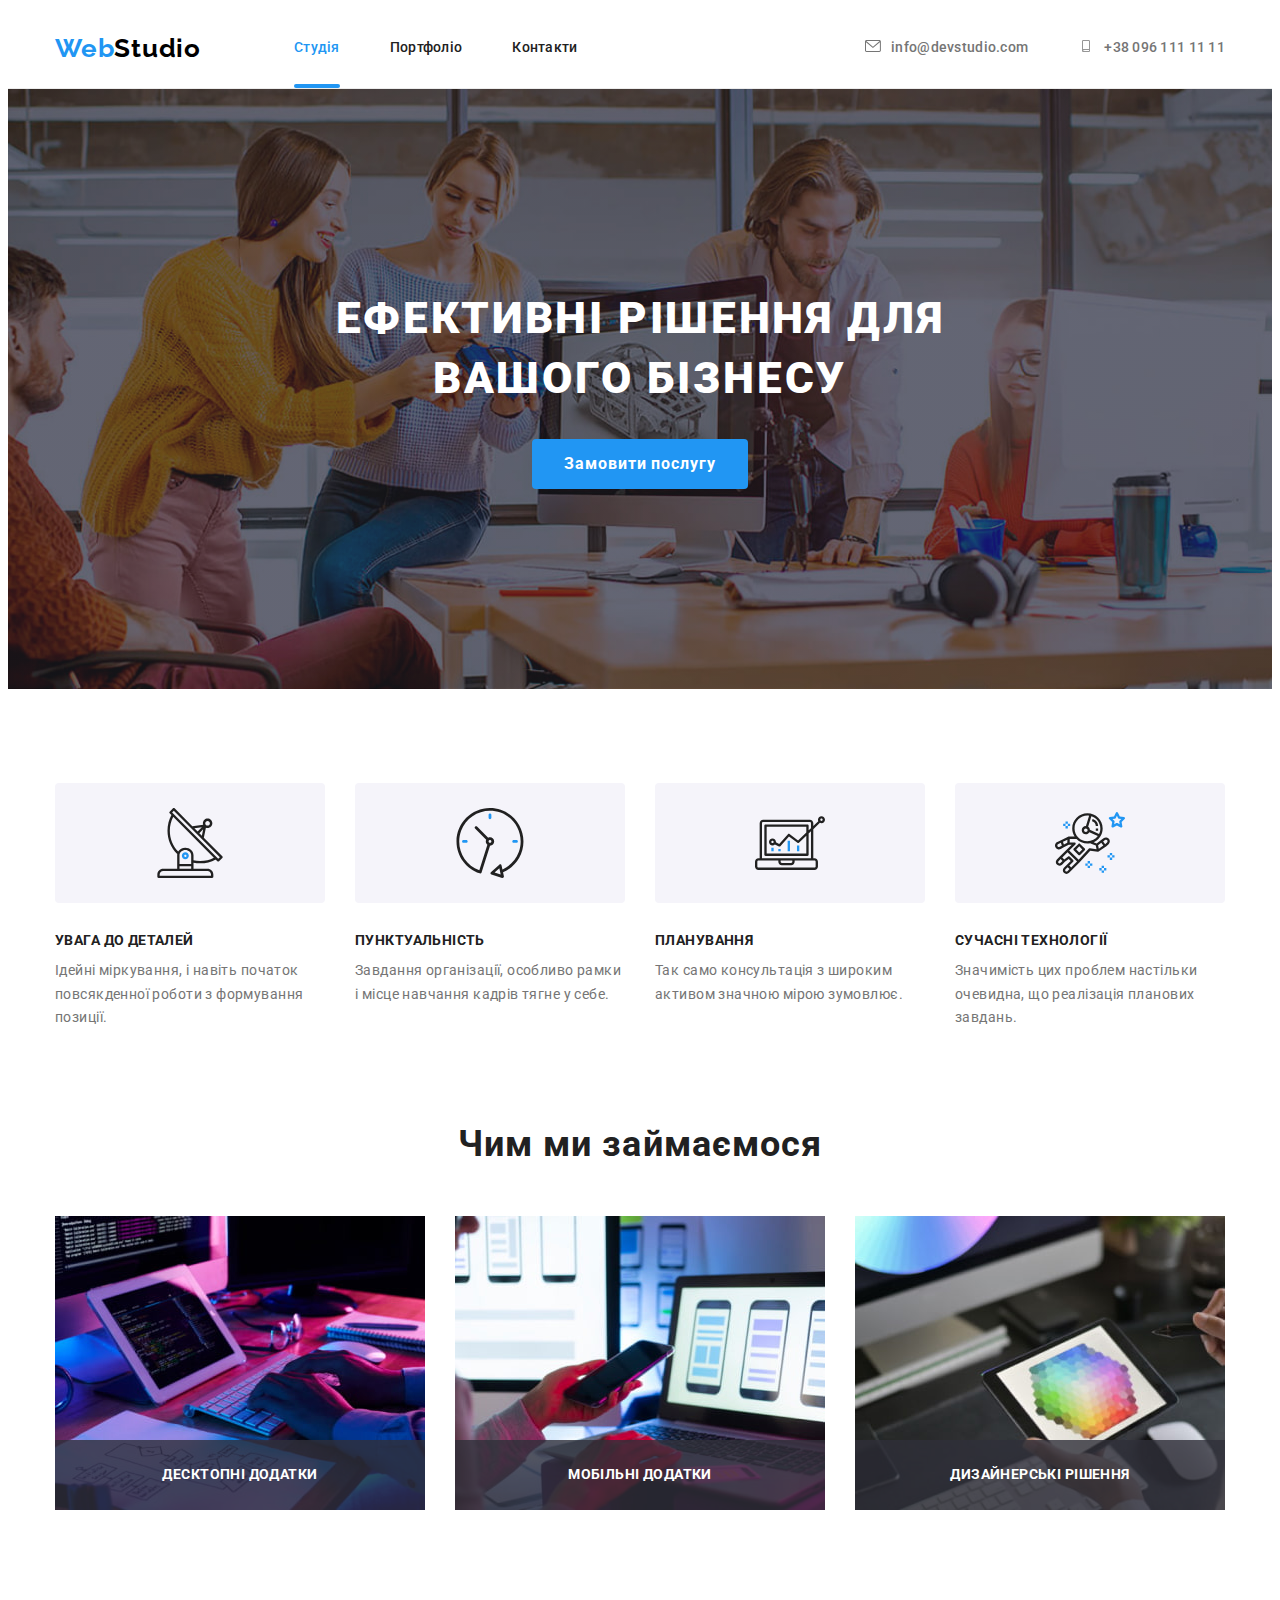
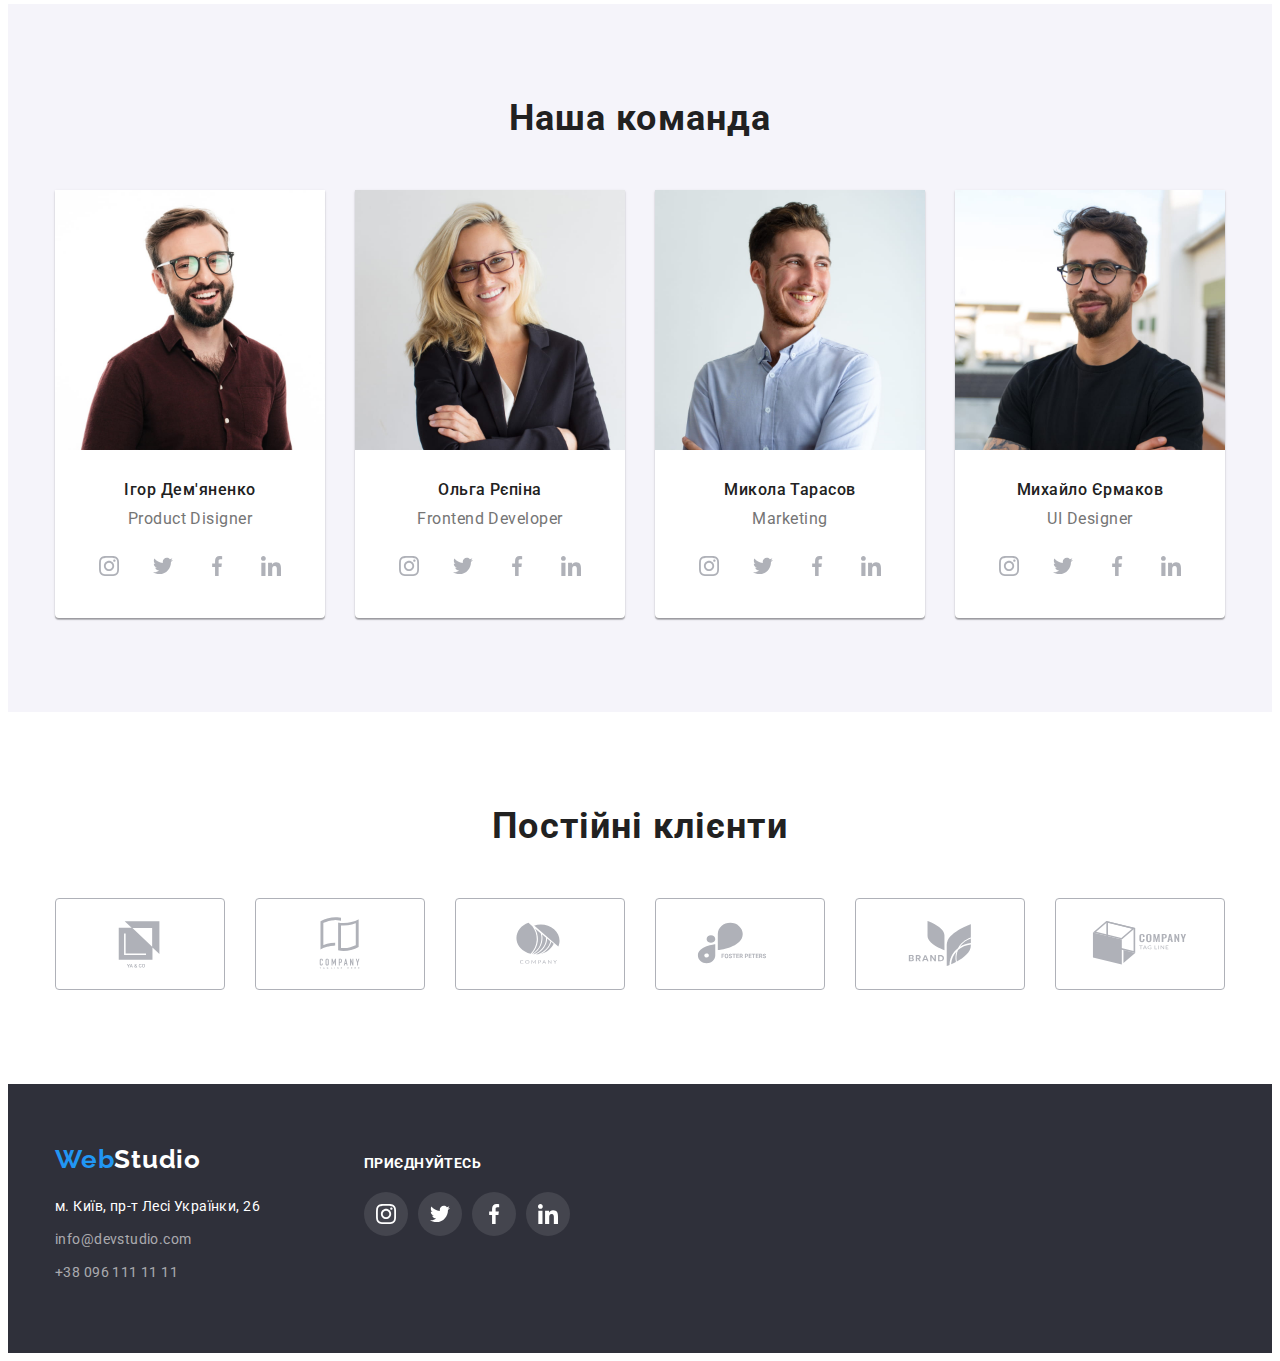
==== index.html @ 20b60025 "5=>6" ====
<!DOCTYPE html>
<html lang="uk">

<head>
    <meta charset="UTF-8" />
    <meta http-equiv="X-UA-Compatible" content="IE=edge" />
    <meta name="viewport" content="width=device-width, initial-scale=1.0" />
    <title>WebStudio</title>
    <link rel="preconnect" href="https://fonts.googleapis.com">
    <link rel="preconnect" href="https://fonts.gstatic.com" crossorigin>
    <link
        href="https://fonts.googleapis.com/css2?family=Raleway:wght@700&family=Roboto:wght@400;500;700;900&display=swap"
        rel="stylesheet">
    <link rel="stylesheet" href="https://cdnjs.cloudflare.com/ajax/libs/modern-normalize/1.1.0/modern-normalize.min.css"
        integrity="sha512-wpPYUAdjBVSE4KJnH1VR1HeZfpl1ub8YT/NKx4PuQ5NmX2tKuGu6U/JRp5y+Y8XG2tV+wKQpNHVUX03MfMFn9Q=="
        crossorigin="anonymous" referrerpolicy="no-referrer" />
    <link rel="stylesheet" href="./css/styles.css">
</head>

<body>
    <header class="header">
        <div class="head container">
            <nav class="navigation">
                <a href="./index.html" class="logo"><span class="logo-web">Web</span><span
                        class="logo-studio">Studio</span></a>
                <ul class="site-nav">
                    <li><a href="./index.html" class="link active">Студія</a></li>
                    <li><a href="./portfolio.html" class="link">Портфоліо</a></li>
                    <li><a href="/contacts" class="link">Контакти</a></li>
                </ul>
            </nav>
            <ul class="contacts">
                <li class="contacts-list"><a href="mailto:info@devstudio.com" class="head-contacts"><svg
                            class="head-icon" width="16" height="12">
                            <use href="./images/icons.svg#icon-mail"></use>
                        </svg>info@devstudio.com</a>
                </li>
                <li class="contacts-list"><a href="tel:+380961111111" class="head-contacts"><svg class="head-icon"
                            width="16" height="12">
                            <use href="./images/icons.svg#icon-smartphone"></use>
                        </svg>+38 096 111 11 11</a>
                </li>
            </ul>
        </div>
    </header>

    <main>

        <section class="hero">
            <div class="hero-box container">
                <h1 class="hero-title">Ефективні рішення для вашого бізнесу</h1>
                <button type="button" class="hero-button" data-modal-open>Замовити послугу</button>
            </div>


        </section>

        <!--Advantages-->
        <section class="advantages">
            <div class="container">
                <h2 class="visually-hidden">Наші переваги</h2>
                <ul class="adv-list">
                    <li class="adv-item">
                        <div class="adv-icons">
                            <svg width="70" height="70">
                                <use href="./images/icons.svg#icon-antenna"></use>
                            </svg>
                        </div>
                        <h3 class="adv-title">УВАГА ДО ДЕТАЛЕЙ</h3>
                        <p class="text-adv">
                            Ідейні міркування, і навіть початок повсякденної роботи з
                            формування позиції.
                        </p>
                    </li>
                    <li class="adv-item">
                        <div class="adv-icons">
                            <svg width="70" height="70">
                                <use href="./images/icons.svg#icon-clock"></use>
                            </svg>
                        </div>
                        <h3 class="adv-title">ПУНКТУАЛЬНІСТЬ</h3>
                        <p class="text-adv">
                            Завдання організації, особливо рамки і місце навчання кадрів тягне
                            у себе.
                        </p>
                    </li>
                    <li class="adv-item">
                        <div class="adv-icons">
                            <svg width="70" height="70">
                                <use href="./images/icons.svg#icon-diagram"></use>
                            </svg>
                        </div>
                        <h3 class="adv-title">ПЛАНУВАННЯ</h3>
                        <p class="text-adv">
                            Так само консультація з широким активом значною мірою зумовлює.
                        </p>
                    </li>
                    <li class="adv-item">
                        <div class="adv-icons">
                            <svg width="70" height="70">
                                <use href="./images/icons.svg#icon-astronaut"></use>
                            </svg>
                        </div>
                        <h3 class="adv-title">СУЧАСНІ ТЕХНОЛОГІЇ</h3>
                        <p class="text-adv">
                            Значимість цих проблем настільки очевидна, що реалізація планових
                            завдань.
                        </p>
                    </li>
                </ul>
            </div>
        </section>
        <section class="wwd section">
            <div class="container">
                <h2 class="title">Чим ми займаємося</h2>
                <ul class="wwd-list">
                    <li class="w-item">
                        <div class="thumb"><img src="images/desktop-apps.jpg" alt="desktop apps" width="370" />
                            <p class="label">Десктопні додатки</p>
                        </div>
                    </li>
                    <li class="w-item">
                        <div class="thumb"><img src="images/mobile-apps.jpg" alt="mobile apps" width="370" />
                            <p class="label">Мобільні додатки</p>
                        </div>
                    </li>
                    <li class="w-item">
                        <div class="thumb"><img src="images/design-solutions.jpg" alt="design solutions" width="370" />
                            <p class="label">Дизайнерські рішення</p>
                        </div>
                    </li>
                </ul>
            </div>
        </section>
        <!--Team-->
        <section class="team section">
            <div class="container">
                <h2 class="title">Наша команда</h2>
                <ul class="team-list">
                    <li class="team-item">
                        <img src="images/product-disigner.jpg" alt="Ігор Дем'яненко, Product Disigner" width="270" />
                        <div class="name-info">
                            <h3 class="name">Ігор Дем'яненко</h3>
                            <p class="position">Product Disigner</p>
                            <ul class="team-links">
                                <li>
                                    <a class="team-link" href="">
                                        <svg width="20" height="20">
                                            <use href="./images/icons.svg#icon-instagram"></use>
                                        </svg>
                                    </a>
                                </li>
                                <li>
                                    <a class="team-link" href="">
                                        <svg width="20" height="20">
                                            <use href="./images/icons.svg#icon-twitter"></use>
                                        </svg>
                                    </a>
                                </li>
                                <li>
                                    <a class="team-link" href="">
                                        <svg width="20" height="20">
                                            <use href="./images/icons.svg#icon-facebook"></use>
                                        </svg>
                                    </a>
                                </li>
                                <li>
                                    <a class="team-link" href="">
                                        <svg width="20" height="20">
                                            <use href="./images/icons.svg#icon-linkedin"></use>
                                        </svg>
                                    </a>
                                </li>
                            </ul>
                        </div>
                    </li>
                    <li class="team-item">
                        <img src="images/frontend-developer.jpg" alt="Ольга Рєпіна, Frontend Developer" width="270" />
                        <div class="name-info">
                            <h3 class="name">Ольга Рєпіна</h3>
                            <p class="position">Frontend Developer</p>
                            <ul class="team-links">
                                <li>
                                    <a class="team-link" href="">
                                        <svg width="20" height="20">
                                            <use href="./images/icons.svg#icon-instagram"></use>
                                        </svg>
                                    </a>
                                </li>
                                <li>
                                    <a class="team-link" href="">
                                        <svg width="20" height="20">
                                            <use href="./images/icons.svg#icon-twitter"></use>
                                        </svg>
                                    </a>
                                </li>
                                <li>
                                    <a class="team-link" href="">
                                        <svg width="20" height="20">
                                            <use href="./images/icons.svg#icon-facebook"></use>
                                        </svg>
                                    </a>
                                </li>
                                <li>
                                    <a class="team-link" href="">
                                        <svg width="20" height="20">
                                            <use href="./images/icons.svg#icon-linkedin"></use>
                                        </svg>
                                    </a>
                                </li>
                            </ul>
                        </div>
                    </li>
                    <li class="team-item">
                        <img src="images/marketing.jpg" alt="Микола Тарасов, Marketing" width="270" />
                        <div class="name-info">
                            <h3 class="name">Микола Тарасов</h3>
                            <p class="position">Marketing</p>
                            <ul class="team-links">
                                <li>
                                    <a class="team-link" href="">
                                        <svg width="20" height="20">
                                            <use href="./images/icons.svg#icon-instagram"></use>
                                        </svg>
                                    </a>
                                </li>
                                <li>
                                    <a class="team-link" href="">
                                        <svg width="20" height="20">
                                            <use href="./images/icons.svg#icon-twitter"></use>
                                        </svg>
                                    </a>
                                </li>
                                <li>
                                    <a class="team-link" href="">
                                        <svg width="20" height="20">
                                            <use href="./images/icons.svg#icon-facebook"></use>
                                        </svg>
                                    </a>
                                </li>
                                <li>
                                    <a class="team-link" href="">
                                        <svg width="20" height="20">
                                            <use href="./images/icons.svg#icon-linkedin"></use>
                                        </svg>
                                    </a>
                                </li>
                            </ul>
                        </div>
                    </li>
                    <li class="team-item">
                        <img src="images/ui.jpg" alt="Михайло Єрмаков, UI Designer" width="270" />
                        <div class="name-info">
                            <h3 class="name">Михайло Єрмаков</h3>
                            <p class="position">UI Designer</p>
                            <ul class="team-links">
                                <li>
                                    <a class="team-link" href="">
                                        <svg width="20" height="20">
                                            <use href="./images/icons.svg#icon-instagram"></use>
                                        </svg>
                                    </a>
                                </li>
                                <li>
                                    <a class="team-link" href="">
                                        <svg width="20" height="20">
                                            <use href="./images/icons.svg#icon-twitter"></use>
                                        </svg>
                                    </a>
                                </li>
                                <li>
                                    <a class="team-link" href="">
                                        <svg width="20" height="20">
                                            <use href="./images/icons.svg#icon-facebook"></use>
                                        </svg>
                                    </a>
                                </li>
                                <li>
                                    <a class="team-link" href="">
                                        <svg width="20" height="20">
                                            <use href="./images/icons.svg#icon-linkedin"></use>
                                        </svg>
                                    </a>
                                </li>
                            </ul>
                        </div>
                    </li>
                </ul>
            </div>
        </section>
        <section class="clients section">
            <div class="container">
                <h2 class="title">Постійні клієнти</h2>
                <ul class="clients-list">
                    <li class="clients-item"><a class="client-link" href=""> <svg width="106" height="60">
                                <use href="./images/icons.svg#icon-logo-1"></use>
                            </svg> </a></li>
                    <li class="clients-item"><a class="client-link" href=""> <svg width="106" height="60">
                                <use href="./images/icons.svg#icon-logo-2"></use>
                            </svg> </a></li>
                    <li class="clients-item"><a class="client-link" href=""> <svg width="106" height="60">
                                <use href="./images/icons.svg#icon-logo-3"></use>
                            </svg> </a></li>
                    <li class="clients-item"><a class="client-link" href=""> <svg width="106" height="60">
                                <use href="./images/icons.svg#icon-logo-4"></use>
                            </svg> </a></li>
                    <li class="clients-item"><a class="client-link" href=""> <svg width="106" height="60">
                                <use href="./images/icons.svg#icon-logo-5"></use>
                            </svg> </a></li>
                    <li class="clients-item"><a class="client-link" href=""> <svg width="106" height="60">
                                <use href="./images/icons.svg#icon-logo-6"></use>
                            </svg> </a></li>
                </ul>
            </div>
        </section>
    </main>
    <footer class="footer">
        <div class="main-container container">
            <div class="adress">
                <a href="./index.html" class="logo"><span class="logo-web">Web</span><span
                        class="logo-white">Studio</span></a>
                <address>
                    <ul>
                        <li class="adress-item"><a class="adress-text" href="https://goo.gl/maps/3PGpG9PpnSt5168C9"
                                target="_blank" rel="noopener noreferrer">м. Київ,
                                пр-т Лесі Українки, 26</a></li>
                        <li class="adress-item"><a class="contact"
                                href="mailto:info@devstudio.com">info@devstudio.com</a>
                        </li>
                        <li class="adress-item"><a class="contact" href="tel:+380961111111">+38 096 111 11 11</a></li>
                    </ul>
                </address>
            </div>
            <div class="footer-links">
                <h4 class="join">Приєднуйтесь</h4>
                <ul class="flinks-list">
                    <li>
                        <a class="footer-link" href="">
                            <svg width="20" height="20">
                                <use href="./images/icons.svg#icon-instagram"></use>
                            </svg>
                        </a>
                    </li>
                    <li>
                        <a class="footer-link" href="">
                            <svg width="20" height="20">
                                <use href="./images/icons.svg#icon-twitter"></use>
                            </svg>
                        </a>
                    </li>
                    <li>
                        <a class="footer-link" href="">
                            <svg width="20" height="20">
                                <use href="./images/icons.svg#icon-facebook"></use>
                            </svg>
                        </a>
                    </li>
                    <li>
                        <a class="footer-link" href="">
                            <svg width="20" height="20">
                                <use href="./images/icons.svg#icon-linkedin"></use>
                            </svg>
                        </a>
                    </li>
                </ul>
            </div>
        </div>
    </footer>
    <div class="backdrop is-hidden" data-modal>
        <div class="modal">
            <div>
                <button class="close-button" type=button data-modal-close>
                    <svg class="close-icon" width="18" height="18">
                        <use href="./images/icons.svg#icon-close"></use>
                    </svg>
                </button>
            </div>
        </div>
    </div>
    <script src="./js/modal.js"></script>
</body>

</html>
---- css/styles.css ----
/*GENERAL*/

:root {
    --nav-background-color: #FFFFFF;
    --main-background-color: #F5F5F5;
    --secondary-background-color: #2F303A;
    --third-background-color: #F5F4FA;
    --main-text-color: #212121;
    --secondary-text-color: #757575;
    --white-text-color: #FFFFFF;
    --accent-color: #2196F3;
    --contacts-color: rgba(255, 255, 255, 0.6);
    --main-svg-color: #AFB1B8;
    --main-trans-duration: 250ms;
    --cubic-bezier: cubic-bezier(0.4, 0, 0.2, 1);
}

body {
    color: var(--main-text-color);
    font-family: Roboto, sans-serif;
    width: auto;
}

h1, h2, h3, h4, h5, h6, p {
    margin: 0;
}

img {
    display: block;
    max-width: 100%;
    height: auto;
}

ul {
    list-style: none;
    padding: 0;
    margin: 0;
}

* {
    box-sizing: border-box;
}

* *,
*::before,
*::after {
    box-sizing: inherit;
} *

.container {
    width: 1200px;
    padding: 0 15px;
    margin: 0 auto;
}

.section {
    padding-top: 94px;
    padding-bottom: 94px;
}

.visually-hidden {
    position: absolute;
    white-space: nowrap;
    width: 1px;
    height: 1px;
    overflow: hidden;
    border: 0;
    padding: 0;
    clip: rect(0 0 0 0);
    clip-path: inset(50%);
    margin: -1px;
}

/*HEADER*/

.header {
    background-color: var(--nav-background-color);
    border-bottom: 1px solid #ececec;
}

.head {
    display: flex;
    text-align: center;
    align-items: center;
    margin: 0 auto;
    justify-content: space-between;

}


.logo {
    display: block;
    margin-right: 93px;
    font-family: Raleway;
    font-style: normal;
    font-weight: 700;
    font-size: 26px;
    line-height: 1.19;
    letter-spacing: 0.03em;
    text-decoration: none;
}

.logo-web {
    color: var(--accent-color);
}

.logo-studio {
    color: #000000;
}

.logo-white {
    color: var(--white-text-color);
}

.navigation {
    display: flex;
    align-items: center;
}

.site-nav {
    display: flex;

}

.site-nav li + li {
    margin-left: 50px;
}

/*.site-nav li:last-child {
    margin-right: 0;}*/


.site-nav .link {
    position: relative;
    display: block;
    padding-top: 32px;
    padding-bottom: 32px;

    color: var(--main-text-color);

    text-decoration: none;
    font-style: normal;
    font-weight: 500;
    font-size: 14px;
    line-height: 1.14;
    letter-spacing: 0.02em;

    transition-property: color;
    transition-duration: var(--main-trans-duration);
    transition-timing-function: var(--cubic-bezier);
}

.site-nav .link:hover, .site-nav .link:focus {
    color: var(--accent-color);
}

.link.active {
    color: var(--accent-color)
}

.active::after {
    content: "";
    position: absolute;
    width: 100%;
    height: 4px;
    bottom: 0;
    right: 0;
    background-color: var(--accent-color);
    border-radius: 2px;
}


.contacts {
    display: flex;
}

.contacts .contacts-list + .contacts-list {
    margin-left: 50px;
}

.head-contacts {
    position: relative;
    display: block;

    color: var(--secondary-text-color);
    text-decoration: none;
    font-style: normal;
    font-weight: 500;
    font-size: 14px;
    line-height: 1.14;
    letter-spacing: 0.02em;

    transition-property: color;
    transition-duration: var(--main-trans-duration);
    transition-timing-function: var(--cubic-bezier);
}

.head-contacts:hover, .head-contacts:focus {
    color: var(--accent-color);
}

.head-contacts .head-icon {
    fill: currentColor;
    margin-right: 10px;
}

/*HERO*/

.hero {
    background-color: var(--secondary-background-color);
    padding: 200px 0px 200px 0px;
    background-image: 
   linear-gradient(
    rgba(47, 48, 58, 0.4),
    rgba(47, 48, 58, 0.4)
    ), 
    url("../images/background-img.jpg");
    background-position: center;
    background-repeat: no-repeat;
}

.hero-title {
    margin-bottom: 30px;
    margin-left: auto;
    margin-right: auto;
    max-width: 696px;

    color: var(--white-text-color);

    font-style: normal;
    font-weight: 900;
    font-size: 44px;
    line-height: 1.36;
    text-align: center;
    letter-spacing: 0.06em;
    text-transform: uppercase;
}

.hero-button {
    font-family: inherit;
}

.hero-button {
    display: block;

    margin-left: auto;
    margin-right: auto;
    border-radius: 4px;
    border: none;
    width: 216px;
    height: 50px;

    color: var(--white-text-color);
    background-color: var(--accent-color);
    cursor: pointer;

    font-style: normal;
    font-weight: 700;
    font-size: 16px;
    line-height: 1.88;
    align-items: center;
    text-align: center;
    letter-spacing: 0.06em;

    transition-property: box-shadow;
    transition-duration: var(--main-trans-duration);
    transition-timing-function: var(--cubic-bezier);
}

.hero-button:hover {
    box-shadow: 0px 4px 4px rgba(0, 0, 0, 0.15);
}

/*SECTION ADV*/

.advantages {
    padding-top: 94px;
}

.adv-list {
    display: flex;
}

.adv-icons {
    display: flex;
    width: 270px;
    height: 120px;
    justify-content: center;
    align-items: center;
    background-color: var(--third-background-color);
    margin-bottom: 30px;
    border-radius: 4px;
}

.adv-item {
    margin-right: 30px;
}

.adv-item:last-child {
    margin-right: 0;
}


/*.adv-item {
    list-style: none;
}*/

.adv-title {
    margin-bottom: 10px;

    font-style: normal;
    font-weight: 700;
    font-size: 14px;
    line-height: 1.14;
    letter-spacing: 0.03em;
}

.text-adv {
    color: var(--secondary-text-color);
    font-size: 14px;
    line-height: 1.71;
    letter-spacing: 0.03em;
}

/*WWD*/

.wwd-list {
    display: flex;
    justify-content: center;
}

.title {
    margin-bottom: 50px;

    font-style: normal;
    font-weight: 700;
    font-size: 36px;
    line-height: 1.16;
    text-align: center;
    letter-spacing: 0.03em;
}

.thumb {
    position: relative;
    overflow: hidden;
}


.thumb > .label {
    position: absolute;
    bottom: 0;
    width: 100%;
    padding-bottom: 27px;
    padding-top: 27px;
    background: rgba(47, 48, 58, 0.8);
    font-weight: 700;
    font-size: 14px;
    line-height: 1.14;
    text-align: center;
    letter-spacing: 0.03em;
    text-transform: uppercase;
    color: var(--white-text-color);
}

.w-item {
    margin-right: 30px;
}

.w-item:last-child {
    margin-right: 0;
}

/*TEAM*/

.team {
    background-color: var(--third-background-color);
}

.team-list {
    display: flex;
}

.team-item {
    margin-right: 30px;
    box-shadow: 0px 1px 3px rgba(0, 0, 0, 0.12), 0px 1px 1px rgba(0, 0, 0, 0.14), 0px 2px 1px rgba(0, 0, 0, 0.2);
    border-radius: 0px 0px 4px 4px;
    background-color: var(--nav-background-color);
}

.team-item:last-child {
    margin-right: 0;
}

.name {
    margin-bottom: 10px;
    font-style: normal;
    font-weight: 500;
    font-size: 16px;
    line-height: 1.19;
    text-align: center;
    letter-spacing: 0.03em;
}

.position {
    color: var(--secondary-text-color);
    font-size: 16px;
    line-height: 1.19;
    text-align: center;
    letter-spacing: 0.03em;
}

.name-info {
    padding-top: 30px;
}

.team-links {
    display: flex;
    gap: 10px;
    align-items: center;
    justify-content: center;
    margin: 16px 0px 30px 0px;
}

.team-link {
    display: flex;
    width: 44px;
    height: 44px;
    border-radius: 50%;
    align-items: center;
    justify-content: center;
    fill: var(--main-svg-color);

    transition-property: fill, background-color;
    transition-duration: var(--main-trans-duration);
    transition-timing-function: var(--cubic-bezier);
}

.team-link:hover, .team-link:focus {
    fill: var(--white-text-color);
    background-color: var(--accent-color);
}

/*CLIENTS*/

.clients-list {
    display: flex;
    gap: 30px;
    justify-content: center;
    margin-left: auto;
    margin-right: auto;

}

.clients-item {
}

.client-link {
    display: flex;
    align-items: center;
    justify-content: center;
    width: 170px;
    height: 92px;
    fill: var(--main-svg-color);
    border: 1px solid var(--main-svg-color);
    border-radius: 4px;

    transition-property: fill, border-color;
    transition-duration: var(--main-trans-duration);
    transition-timing-function: var(--cubic-bezier);
}

.client-link:hover, .client-link:focus {
    fill: var(--accent-color);
    border-color: var(--accent-color);
}

/*FOOTER*/

.footer {
    padding-top: 60px;
    padding-bottom: 60px;
    margin-left: auto;
    margin-right: auto;
    text-decoration: none;
    background-color: var(--secondary-background-color);
}

.main-container {
    display: flex;
    align-items: baseline;
}

.adress-item {
    margin-bottom: 9px;
}

.adress-item:first-child {
    margin-top: 20px;
}

.adress-text {
    text-decoration: none;
    color: var(--white-text-color);

    font-size: 14px;
    line-height: 1.71;
    letter-spacing: 0.03em;
    font-style: normal;
    font-weight: 400;

    transition-property: color;
    transition-duration: var(--main-trans-duration);
    transition-timing-function: var(--cubic-bezier);
}

.contact {
    text-decoration: none;

    color: var(--contacts-color);

    font-size: 14px;
    line-height: 1.71;
    letter-spacing: 0.03em;
    font-style: normal;
    font-weight: 400;
    transition-property: color;
    transition-duration: var(--main-trans-duration);
    transition-timing-function: var(--cubic-bezier);
}

.adress-text:hover,
.adress-text:focus {
    color: var(--accent-color);
}

.contact:hover,
.contact:focus {
    color: var(--accent-color);
}

.footer-links {
    margin-left: 70px;
}

.join {
    font-weight: 700;
    font-size: 14px;
    line-height: 1.14;
    letter-spacing: 0.03em;
    text-transform: uppercase;
    color: var(--white-text-color);
    margin-bottom: 20px;
}

.flinks-list {
    display: flex;
    gap: 10px;

}

.footer-link {
    display: flex;
    width: 44px;
    height: 44px;
    border-radius: 50%;
    align-items: center;
    justify-content: center;
    fill: var(--white-text-color);
    background-color: rgba(255, 255, 255, 0.1);

    transition-property: background-color;
    transition-duration: var(--main-trans-duration);
    transition-timing-function: var(--cubic-bezier);
}

.footer-link:hover, .footer-link:focus {
    background-color: var(--accent-color);
}

/*SECOND PAGE*/

.buttons-list {
    display: flex;
    justify-content: center;
}

.buttons-item {
    margin-right: 8px;
}

.buttons-item:last-child {
    margin-right: 0;
}

.buttons {
    font-family: inherit;
}

.buttons {
    display: inline-block;

    padding: 6px 22px;
    border-radius: 4px;

    color: var(--main-text-color);
    background-color: var(--third-background-color);

    border: none;
    cursor: pointer;
    list-style: none;
    font-style: normal;
    font-weight: 500;
    font-size: 16px;
    line-height: 1.63;
    text-align: center;
    letter-spacing: 0.03em;

    transition-property: color var(--third-background-color);
    transition-duration: var(--main-trans-duration);
    transition-timing-function: var(--cubic-bezier);
}

.buttons:hover, .buttons:focus {
    background-color: var(--accent-color);
    color: var(--white-text-color);
    box-shadow: 0px 3px 1px rgba(0, 0, 0, 0.1), 0px 1px 2px rgba(0, 0, 0, 0.08), 0px 2px 2px rgba(0, 0, 0, 0.12);
    /* transition-duration: var(--main-trans-duration);
    transition-timing-function: var(--cubic-bezier); */
}

.exp-list {
    display: flex;
    flex-wrap: wrap;
    gap: 30px;

    margin-top: 50px;
}

.exp-name {
    font-style: normal;
    font-weight: 700;
    font-size: 18px;
    line-height: 2;
    /*text-align: center;*/
    letter-spacing: 0.06em;
}

.exp-type {
    margin-top: 4px;

    font-size: 16px;
    line-height: 1.88;
    /*text-align: center;*/
    letter-spacing: 0.03em;
    color: var(--secondary-text-color);
}

.card-txt {
    padding:  20px 24px 20px 24px;
    border: 1px solid #eeeeee;
    border-top: none;
}

.exp-item {
    /* transition-property: box-shadow; */
    transition-duration: var(--main-trans-duration);
    transition-timing-function: var(--cubic-bezier);
}

.exp-item:hover {
    box-shadow: 0px 1px 1px rgba(0, 0, 0, 0.12), 0px 4px 4px rgba(0, 0, 0, 0.06), 1px 4px 6px rgba(0, 0, 0, 0.16);
    cursor: pointer;
}




/* width: 370px;
height: 294px; */

.exp-card {
    position: relative;
    overflow: hidden;
}

.overlay {
    position: absolute;
    width: 100%;
    height: 100%;
    top: 0;
    right: 0;

    background-color: rgba(33, 150, 243, 0.9);

    transition: transform var(--main-trans-duration) var(--cubic-bezier);
    transform: translateY(100%);
}


.overlay-txt {
    color: var(--white-text-color);
    padding: 63px 24px;
    text-align: left;
    font-size: 18px;
    line-height: 1.56;
    letter-spacing: 0.03em;

}

.exp-item:hover .overlay {
    transform: translate(0);
}

/*MODAL*/

.backdrop {
    position: fixed;
    top: 0;
    left:0;
    width: 100%;
    height: 100%;
    background-color: rgba(0, 0, 0, 0.2);
    opacity: 1;
    visibility: visible;
    transition: var(--main-trans-duration) var(--cubic-bezier);
}

.backdrop.is-hidden {
    opacity: 0;
    pointer-events: none;
    visibility: hidden;
}

.modal {
    position: absolute;
    top: 50%;
    left: 50%;
    transform: translate(-50%, -50%) scale(1);
    width: 528px;
    height: 581px;
    background-color: var(--main-background-color);
    transition: var(--main-trans-duration) var(--cubic-bezier);
}

.backdrop.is-hidden .modal {
    transform: translate(-50%, -50%) scale(0);

}

.close-icon {
    fill: var(--main-text-color)
}

.close-button {
    position: absolute;
    right: 8px;
    top: 8px;
    width: 30px;
    height: 30px;
    border-radius: 50%;
    display: flex;
    align-items: center;
    justify-content: center;

    background-color: var(--nav-background-color);
    border: 1px solid rgba(0, 0, 0, 0.1);
}
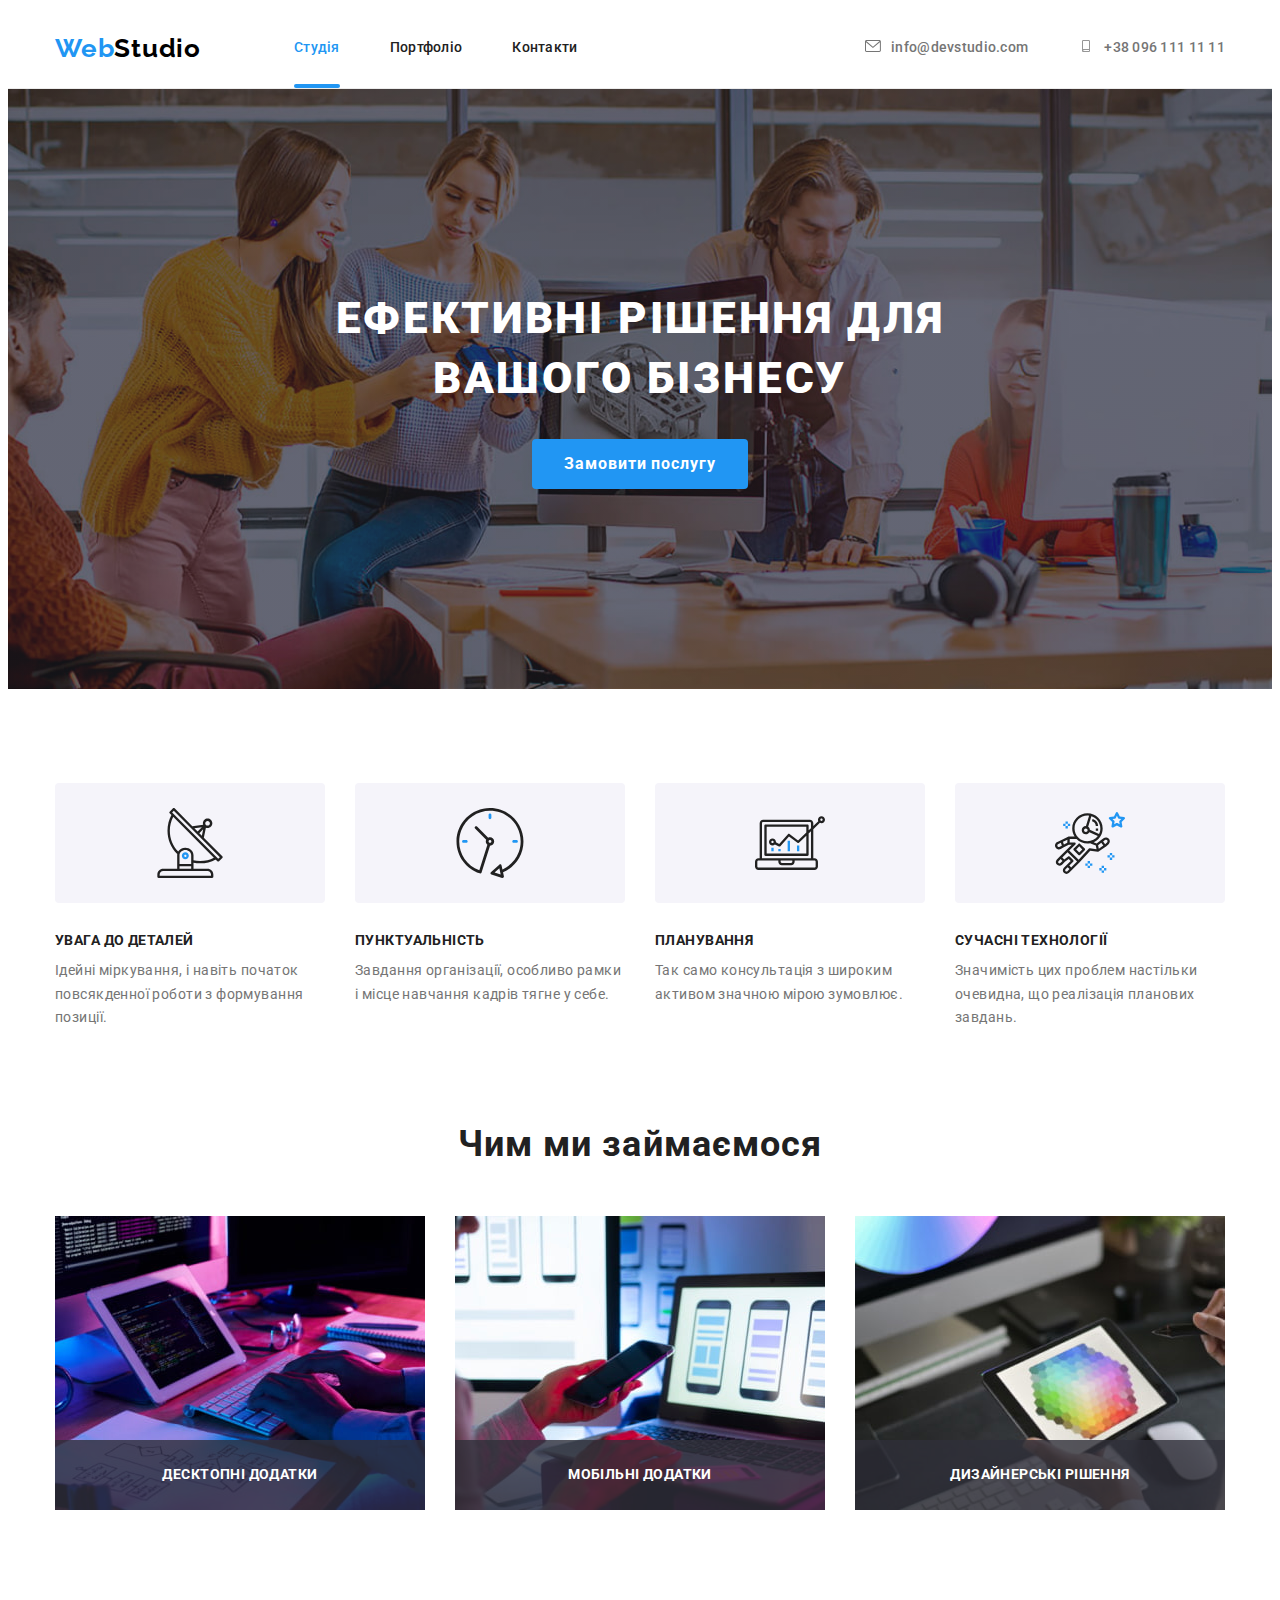
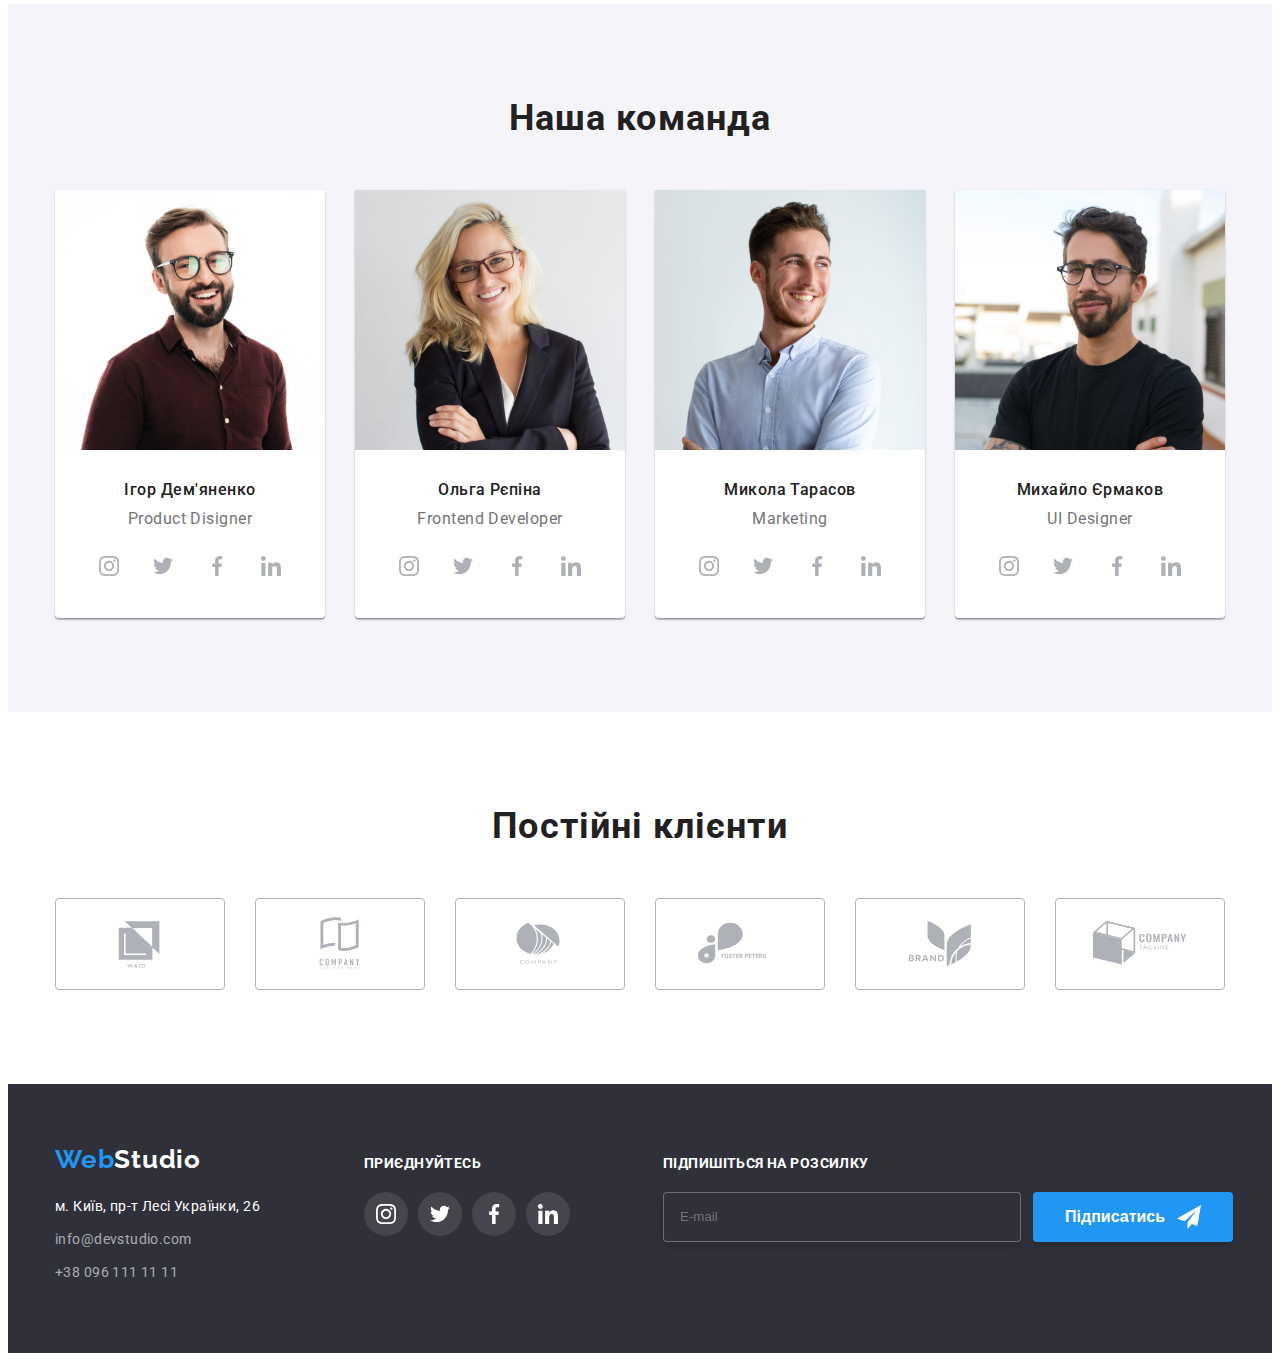
==== commit 4f9f8f49: "++" ====
--- a/index.html
+++ b/index.html
@@ -364,7 +364,20 @@
                     </li>
                 </ul>
             </div>
-        </div>
+            <div class="subscribe">
+                <h4 class="join">Підпишіться на розсилку</h4>
+                <div class="mail-btn">
+                    <form>
+                        <label>
+                            <input class="subscribe-input" type="email" name="email" placeholder="E-mail">
+                        </label>
+                    </form>
+                    <button type="submit" class="btn-subscribe">Підписатись<svg class="icon-send" width="24"
+                            height="24">
+                            <use href="./images/icons.svg#icon-send"></use>
+                        </svg></button>
+                </div>
+            </div>
     </footer>
     <div class="backdrop is-hidden" data-modal>
         <div class="modal">
@@ -375,6 +388,43 @@
                     </svg>
                 </button>
             </div>
+            <p class="modal-title">Залиште свої дані, ми вам передзвонимо</p>
+            <form class="modal-form">
+                <div class="modal-group">
+                    <label class="modal-label" for="user-name">Ім'я</label>
+                    <input class="modal-input" type="text" name="name" id="user-name">
+                    <svg class="modal-icon" width="18" height="18">
+                        <use href="./images/icons.svg#icon-person"></use>
+                    </svg>
+                </div>
+                <div class="modal-group">
+                    <label class="modal-label" for="user-tel">Телефон</label>
+                    <input class="modal-input" type="tel" name="tel" id="user-tel">
+                    <svg class="modal-icon" width="18" height="18">
+                        <use href="./images/icons.svg#icon-phone"></use>
+                    </svg>
+                </div>
+                <div class="modal-group">
+                    <label class="modal-label" for="user-mail">Пошта</label>
+                    <input class="modal-input" type="mail" name="mail" id="user-mail">
+                    <svg class="modal-icon" width="18" height="18">
+                        <use href="./images/icons.svg#icon-emailmodal"></use>
+                    </svg>
+                </div>
+                <div class="modal-group">
+                    <label class="modal-label" for="comment">Коментар</label>
+                    <textarea class="modal-txtarea" name="coment" id="comment" placeholder="Введіть текст"></textarea>
+                </div>
+                <div class="modal-checked">
+                    <input class="check-hide" type="checkbox" name="user-agreement">
+                    <span class="checkbox"><svg width="" height="">
+                            <use href=""></use>
+                        </svg></span>
+                    <label for="agreement" class="agreement">Погоджуюся з розсилкою та приймаю</label>
+                    <a href="#" class="check-link"> Умови договору</a>
+                </div>
+                <button type="submit" class="btn-submit">Відправити</button>
+            </form>
         </div>
     </div>
     <script src="./js/modal.js"></script>
--- a/css/styles.css
+++ b/css/styles.css
@@ -577,6 +577,54 @@
     background-color: var(--accent-color);
 }
 
+.subscribe {
+    margin-left: 93px;
+}
+
+.subscribe-input {
+    width: 358px;
+    height: 50px;
+    border: 1px solid rgba(255, 255, 255, 0.3);
+    filter: drop-shadow(0px 4px 4px rgba(0, 0, 0, 0.15));
+    border-radius: 4px;
+    padding-left: 16px;
+    color: var(--white-text-color);
+    background-color: var(--secondary-background-color);
+}
+
+.mail-btn {
+    display: flex;
+}
+
+.btn-subscribe {
+    display: flex;
+    align-items: center;
+    justify-content: center;
+
+    font-weight: 700;
+    font-size: 16px;
+    line-height: 1.88;
+    color: var(--white-text-color);
+    background-color: var(--accent-color);
+    
+    border-radius: 4px;
+    border: transparent;
+    box-shadow: 0px 4px 4px rgba(0, 0, 0, 0.15);
+    height: 50px;
+    width: 200px;
+    padding: 10px 28px;
+    margin-left: 12px;
+    cursor: pointer;
+}
+
+
+.icon-send {
+    display: inline-block;
+    margin-left: 12px;
+    fill: var(--white-text-color);
+}
+
+
 /*SECOND PAGE*/
 
 .buttons-list {
@@ -738,8 +786,10 @@
     transform: translate(-50%, -50%) scale(1);
     width: 528px;
     height: 581px;
+    padding: 40px;
     background-color: var(--main-background-color);
     transition: var(--main-trans-duration) var(--cubic-bezier);
+    border-radius: 4px;
 }
 
 .backdrop.is-hidden .modal {
@@ -764,6 +814,146 @@
 
     background-color: var(--nav-background-color);
     border: 1px solid rgba(0, 0, 0, 0.1);
-}
-
-
+    cursor: pointer;
+}
+
+.modal-form {
+    display: flex;
+    flex-direction: column;
+}
+
+.modal-title {
+    font-weight: 700;
+    font-size: 20px;
+    line-height: 1.15;
+    text-align: center;
+    color: var(--main-text-color);
+    margin-bottom: 12px;
+}
+
+.modal-label {
+    display: block;
+    font-size: 12px;
+    line-height: 1.16;
+    letter-spacing: 0.01em;
+    color: var(--secondary-text-color);
+    margin-bottom: 4px;
+}
+
+.modal-input, .modal-txtarea {
+    display: block;
+    border: 1px solid rgba(33, 33, 33, 0.2);
+    border-radius: 4px;
+    width: 100%;
+    /* transition: transform color 1000ms var(--cubic-bezier); */
+    /* margin-left: 40px;
+    margin-right: 40px; */
+}
+
+.modal-txtarea {
+    resize: none;
+    height: 120px;
+    width: 448px;
+    padding: 12px 16px;
+}
+
+.modal-input {
+    padding: 11px 12px;
+    padding-left: 42px;
+    cursor: pointer;
+}
+
+.modal-input:hover, .modal-txtarea:hover {
+    border-color: var(--accent-color);
+}
+
+.modal-txtarea::placeholder {
+    font-size: 12px;
+    line-height: 1.16;
+    letter-spacing: 0.01em;
+    color: rgba(117, 117, 117, 0.5);
+}
+
+.modal-group {
+    position: relative;
+    margin-bottom: 10px;
+}
+
+.modal-icon {
+    position: absolute;
+    top: 50%;
+    left: 12px;
+    fill: var(--main-text-color);
+    transition: fill var(--main-trans-duration) var(--cubic-bezier);
+    cursor: pointer;
+}
+
+.modal-input:hover + .modal-icon {
+    fill: var(--accent-color);
+}
+
+/* .modal-group:last-child {
+    margin-bottom: 20px;
+} */
+
+.modal-checked {
+    margin: 0 auto;
+    margin-bottom: 30px;
+    /* align-items: center;
+    justify-content: center; */
+}
+
+.btn-submit {
+    font-weight: 700;
+    font-size: 16px;
+    line-height: 1.88;
+    color: var(--white-text-color);
+    background-color: var(--accent-color);
+
+    align-items: center;
+    border-radius: 4px;
+    border: transparent;
+    box-shadow: 0px 4px 4px rgba(0, 0, 0, 0.15);
+    height: 50px;
+    width: 200px;
+    margin: 0 auto;
+    cursor: pointer;
+}
+
+.agreement {
+    font-style: normal;
+    font-weight: 400;
+    font-size: 14px;
+    line-height: 1.71;
+    letter-spacing: 0.03em;
+    color: var(--secondary-text-color);
+    text-align: center;
+    justify-content: center;
+    margin-left: 9px;
+}
+
+.check-link {
+    font-style: normal;
+    font-weight: 400;
+    font-size: 14px;
+    line-height: 1.71;
+    color: var(--accent-color);
+    
+}
+
+/* .check-hide {
+    position: absolute;
+    -webkit-appearance: none;
+    -moz-appearance: none;
+    appearance: none;
+} */
+
+.checkbox {
+    display: inline-block;
+    position: absolute;
+    width: 16px;
+    height: 15px;
+    border-radius: 2px;
+    fill: var(--main-text-color);
+    margin-left: -9px;
+}